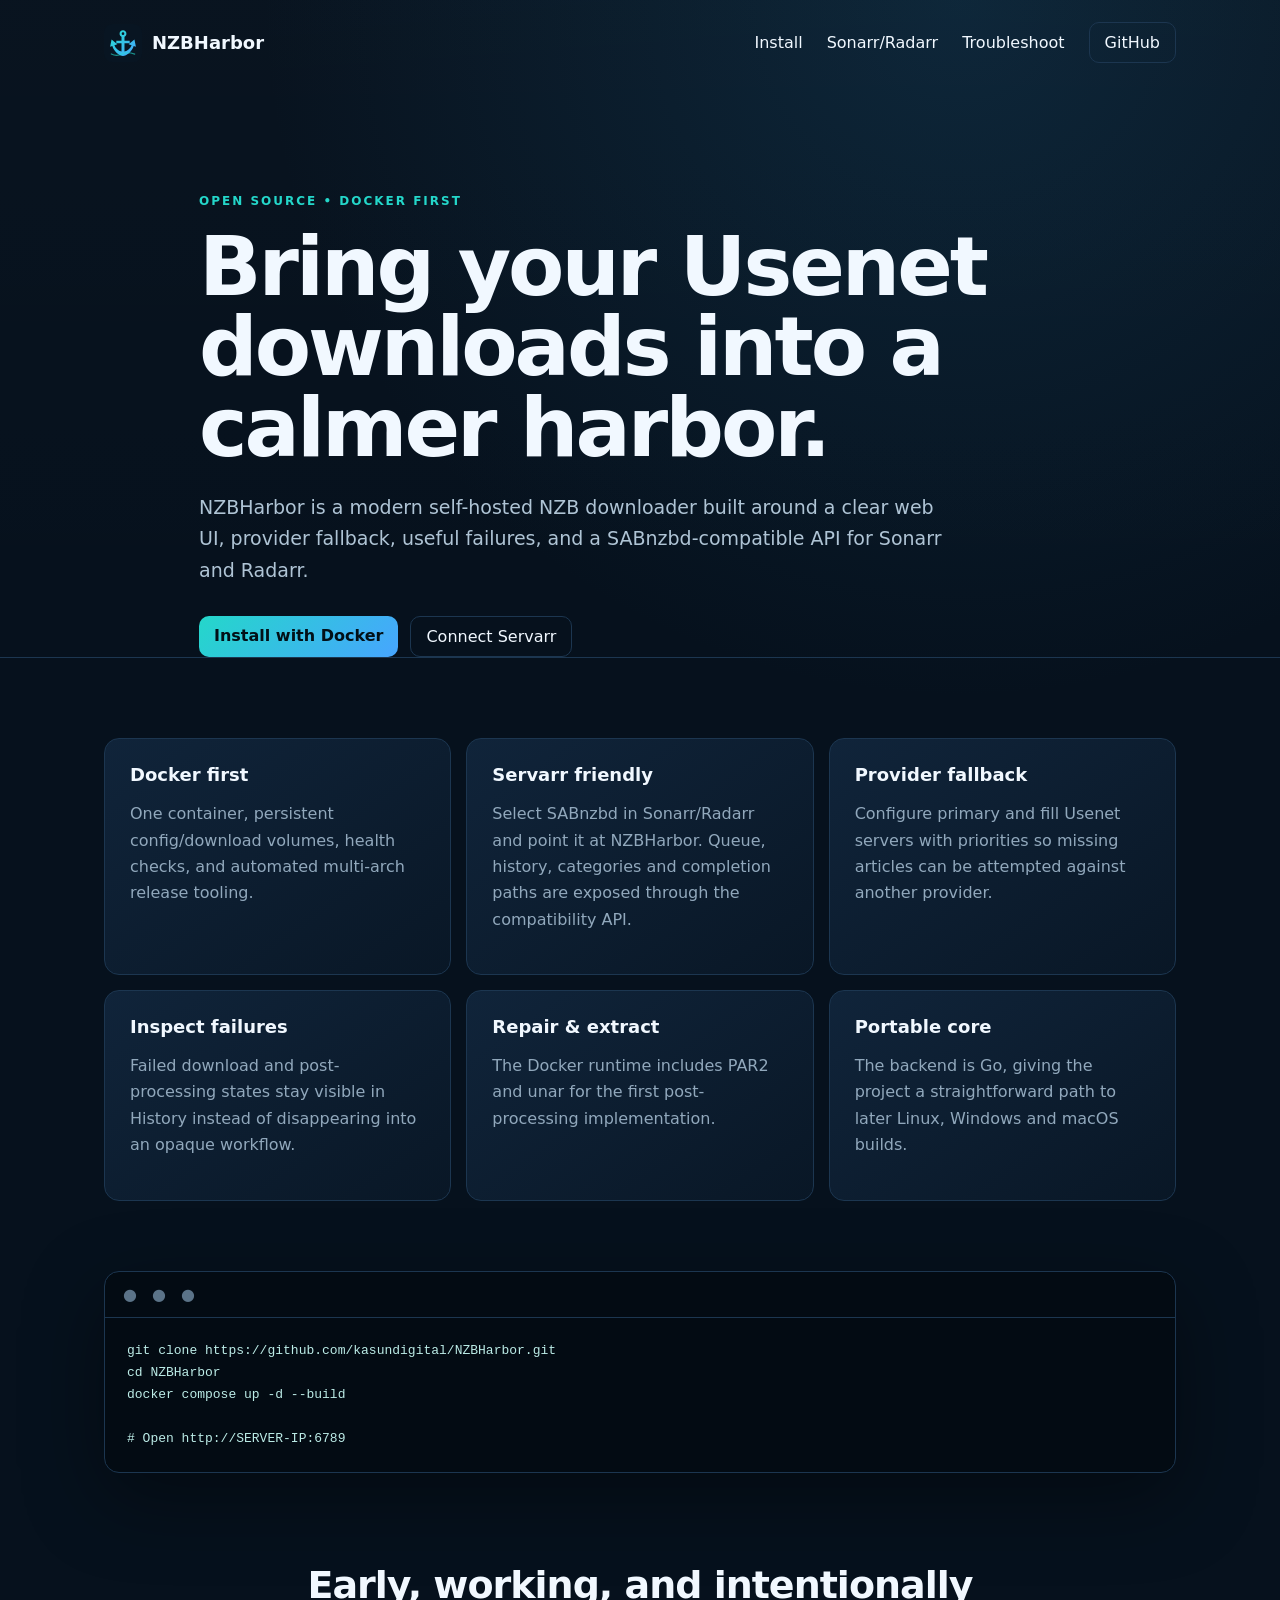
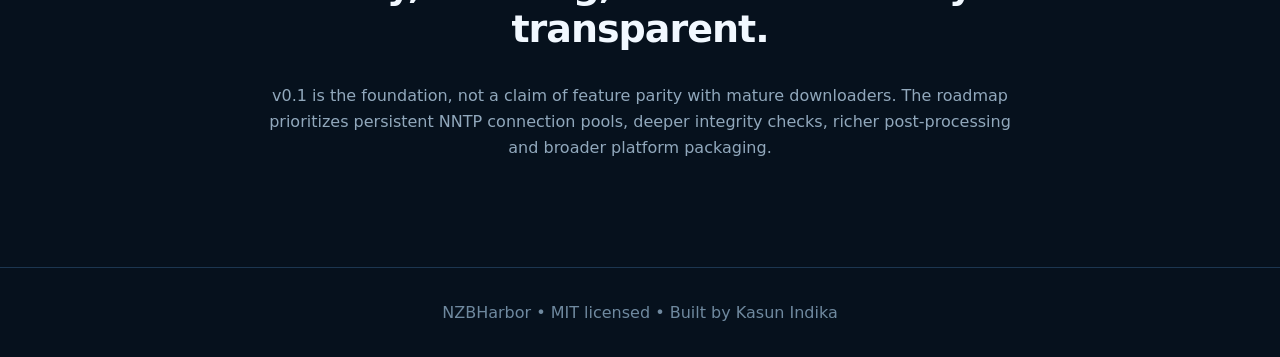
==== docs/index.html @ e7dbf4c2 "Add documentation and support guides" ====
<!doctype html><html lang="en"><head><meta charset="utf-8"><meta name="viewport" content="width=device-width,initial-scale=1"><title>NZBHarbor — Docker-first NZB downloader</title><link rel="icon" href="logo.svg"><link rel="stylesheet" href="site.css"></head><body><header><nav><a class="brand" href="./"><img src="logo.svg" alt=""><b>NZBHarbor</b></a><div><a href="guides/INSTALL.md">Install</a><a href="guides/SONARR-RADARR.md">Sonarr/Radarr</a><a href="guides/TROUBLESHOOTING.md">Troubleshoot</a><a class="button" href="https://github.com/kasundigital/NZBHarbor">GitHub</a></div></nav><section class="hero"><span class="eyebrow">OPEN SOURCE • DOCKER FIRST</span><h1>Bring your Usenet downloads into a calmer harbor.</h1><p>NZBHarbor is a modern self-hosted NZB downloader built around a clear web UI, provider fallback, useful failures, and a SABnzbd-compatible API for Sonarr and Radarr.</p><div class="actions"><a class="button primary" href="guides/INSTALL.md">Install with Docker</a><a class="button" href="guides/SONARR-RADARR.md">Connect Servarr</a></div></section></header><main><section class="grid"><article><b>Docker first</b><p>One container, persistent config/download volumes, health checks, and automated multi-arch release tooling.</p></article><article><b>Servarr friendly</b><p>Select SABnzbd in Sonarr/Radarr and point it at NZBHarbor. Queue, history, categories and completion paths are exposed through the compatibility API.</p></article><article><b>Provider fallback</b><p>Configure primary and fill Usenet servers with priorities so missing articles can be attempted against another provider.</p></article><article><b>Inspect failures</b><p>Failed download and post-processing states stay visible in History instead of disappearing into an opaque workflow.</p></article><article><b>Repair & extract</b><p>The Docker runtime includes PAR2 and unar for the first post-processing implementation.</p></article><article><b>Portable core</b><p>The backend is Go, giving the project a straightforward path to later Linux, Windows and macOS builds.</p></article></section><section class="terminal"><div class="dots">● ● ●</div><pre>git clone https://github.com/kasundigital/NZBHarbor.git
cd NZBHarbor
docker compose up -d --build

# Open http://SERVER-IP:6789</pre></section><section class="note"><h2>Early, working, and intentionally transparent.</h2><p>v0.1 is the foundation, not a claim of feature parity with mature downloaders. The roadmap prioritizes persistent NNTP connection pools, deeper integrity checks, richer post-processing and broader platform packaging.</p></section></main><footer>NZBHarbor • MIT licensed • Built by Kasun Indika</footer></body></html>
---- docs/site.css ----
:root{color-scheme:dark;font-family:Inter,ui-sans-serif,system-ui,-apple-system,"Segoe UI",sans-serif;--bg:#06111d;--panel:#0d1c2c;--line:#1c3650;--text:#f1f8ff;--muted:#91a8bc;--a:#24d7ca;--b:#47a5ff}*{box-sizing:border-box}body{margin:0;background:radial-gradient(circle at 75% 0,#164c6d55,transparent 32%),var(--bg);color:var(--text)}a{color:inherit;text-decoration:none}header{min-height:650px;border-bottom:1px solid var(--line);background:linear-gradient(180deg,#ffffff03,transparent)}nav{max-width:1120px;margin:auto;padding:22px 24px;display:flex;justify-content:space-between;align-items:center}nav>div{display:flex;align-items:center;gap:24px}.brand{display:flex;align-items:center;gap:10px;font-size:18px}.brand img{width:38px;height:38px}.button{display:inline-block;border:1px solid var(--line);padding:10px 15px;border-radius:10px}.button.primary{background:linear-gradient(135deg,var(--a),var(--b));border:0;color:#021017;font-weight:800}.hero{max-width:930px;margin:105px auto 0;padding:0 24px}.eyebrow{font-size:12px;letter-spacing:2px;color:var(--a);font-weight:800}.hero h1{font-size:clamp(46px,7vw,82px);line-height:.98;letter-spacing:-3px;margin:18px 0 24px}.hero p{max-width:760px;color:#afc4d5;font-size:19px;line-height:1.65}.actions{display:flex;gap:12px;margin-top:30px}main{max-width:1120px;margin:auto;padding:80px 24px}.grid{display:grid;grid-template-columns:repeat(3,1fr);gap:15px}.grid article{border:1px solid var(--line);background:linear-gradient(145deg,#10243a,#091726);padding:25px;border-radius:15px}.grid b{font-size:18px}.grid p,.note p{color:var(--muted);line-height:1.65}.terminal{margin:70px auto;border:1px solid var(--line);border-radius:15px;background:#030b13;overflow:auto;box-shadow:0 25px 80px #0006}.dots{padding:13px 18px;border-bottom:1px solid var(--line);color:#5b7388;letter-spacing:5px}.terminal pre{padding:22px;margin:0;color:#bcece7;line-height:1.7}.note{text-align:center;max-width:760px;margin:90px auto 25px}.note h2{font-size:38px;letter-spacing:-1px}footer{border-top:1px solid var(--line);text-align:center;color:#6f899f;padding:35px}@media(max-width:800px){nav>div a:not(.button){display:none}.hero{margin-top:65px}.hero h1{letter-spacing:-2px}.grid{grid-template-columns:1fr}.actions{flex-direction:column}.actions a{text-align:center}}
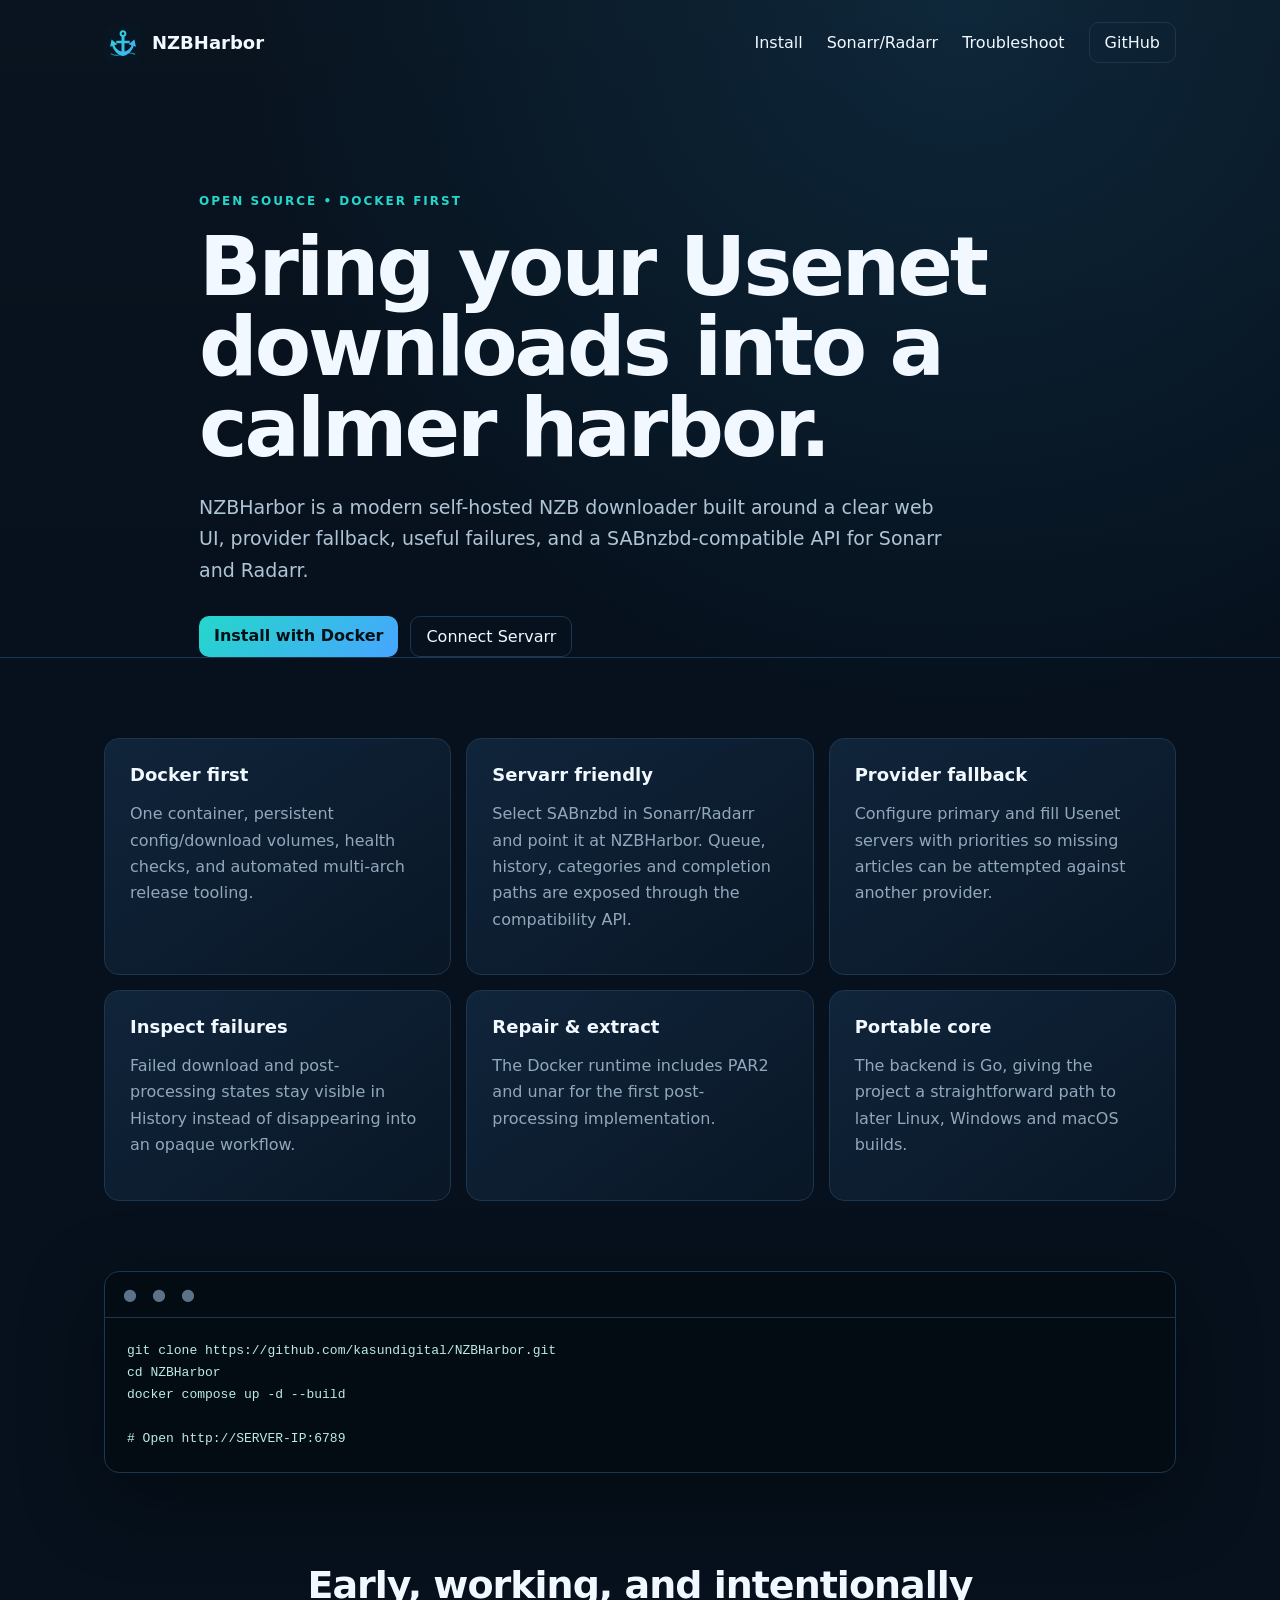
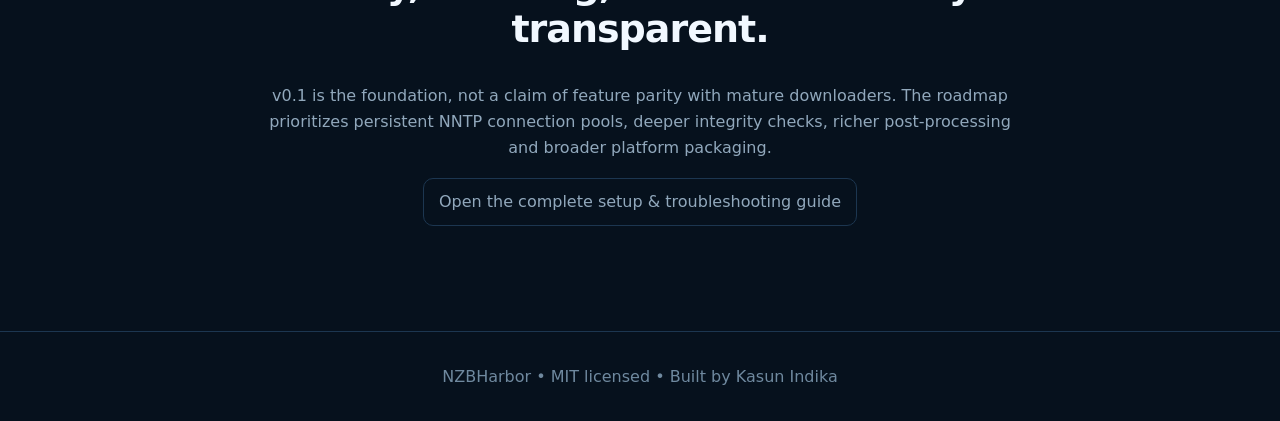
==== commit 6834fbf1: "Add web help center" ====
--- a/docs/index.html
+++ b/docs/index.html
@@ -1,5 +1,5 @@
-<!doctype html><html lang="en"><head><meta charset="utf-8"><meta name="viewport" content="width=device-width,initial-scale=1"><title>NZBHarbor — Docker-first NZB downloader</title><link rel="icon" href="logo.svg"><link rel="stylesheet" href="site.css"></head><body><header><nav><a class="brand" href="./"><img src="logo.svg" alt=""><b>NZBHarbor</b></a><div><a href="guides/INSTALL.md">Install</a><a href="guides/SONARR-RADARR.md">Sonarr/Radarr</a><a href="guides/TROUBLESHOOTING.md">Troubleshoot</a><a class="button" href="https://github.com/kasundigital/NZBHarbor">GitHub</a></div></nav><section class="hero"><span class="eyebrow">OPEN SOURCE • DOCKER FIRST</span><h1>Bring your Usenet downloads into a calmer harbor.</h1><p>NZBHarbor is a modern self-hosted NZB downloader built around a clear web UI, provider fallback, useful failures, and a SABnzbd-compatible API for Sonarr and Radarr.</p><div class="actions"><a class="button primary" href="guides/INSTALL.md">Install with Docker</a><a class="button" href="guides/SONARR-RADARR.md">Connect Servarr</a></div></section></header><main><section class="grid"><article><b>Docker first</b><p>One container, persistent config/download volumes, health checks, and automated multi-arch release tooling.</p></article><article><b>Servarr friendly</b><p>Select SABnzbd in Sonarr/Radarr and point it at NZBHarbor. Queue, history, categories and completion paths are exposed through the compatibility API.</p></article><article><b>Provider fallback</b><p>Configure primary and fill Usenet servers with priorities so missing articles can be attempted against another provider.</p></article><article><b>Inspect failures</b><p>Failed download and post-processing states stay visible in History instead of disappearing into an opaque workflow.</p></article><article><b>Repair & extract</b><p>The Docker runtime includes PAR2 and unar for the first post-processing implementation.</p></article><article><b>Portable core</b><p>The backend is Go, giving the project a straightforward path to later Linux, Windows and macOS builds.</p></article></section><section class="terminal"><div class="dots">● ● ●</div><pre>git clone https://github.com/kasundigital/NZBHarbor.git
+<!doctype html><html lang="en"><head><meta charset="utf-8"><meta name="viewport" content="width=device-width,initial-scale=1"><title>NZBHarbor — Docker-first NZB downloader</title><link rel="icon" href="logo.svg"><link rel="stylesheet" href="site.css"></head><body><header><nav><a class="brand" href="./"><img src="logo.svg" alt=""><b>NZBHarbor</b></a><div><a href="help.html#install">Install</a><a href="help.html#servarr">Sonarr/Radarr</a><a href="help.html#trouble">Troubleshoot</a><a class="button" href="https://github.com/kasundigital/NZBHarbor">GitHub</a></div></nav><section class="hero"><span class="eyebrow">OPEN SOURCE • DOCKER FIRST</span><h1>Bring your Usenet downloads into a calmer harbor.</h1><p>NZBHarbor is a modern self-hosted NZB downloader built around a clear web UI, provider fallback, useful failures, and a SABnzbd-compatible API for Sonarr and Radarr.</p><div class="actions"><a class="button primary" href="help.html#install">Install with Docker</a><a class="button" href="help.html#servarr">Connect Servarr</a></div></section></header><main><section class="grid"><article><b>Docker first</b><p>One container, persistent config/download volumes, health checks, and automated multi-arch release tooling.</p></article><article><b>Servarr friendly</b><p>Select SABnzbd in Sonarr/Radarr and point it at NZBHarbor. Queue, history, categories and completion paths are exposed through the compatibility API.</p></article><article><b>Provider fallback</b><p>Configure primary and fill Usenet servers with priorities so missing articles can be attempted against another provider.</p></article><article><b>Inspect failures</b><p>Failed download and post-processing states stay visible in History instead of disappearing into an opaque workflow.</p></article><article><b>Repair & extract</b><p>The Docker runtime includes PAR2 and unar for the first post-processing implementation.</p></article><article><b>Portable core</b><p>The backend is Go, giving the project a straightforward path to later Linux, Windows and macOS builds.</p></article></section><section class="terminal"><div class="dots">● ● ●</div><pre>git clone https://github.com/kasundigital/NZBHarbor.git
 cd NZBHarbor
 docker compose up -d --build
 
-# Open http://SERVER-IP:6789</pre></section><section class="note"><h2>Early, working, and intentionally transparent.</h2><p>v0.1 is the foundation, not a claim of feature parity with mature downloaders. The roadmap prioritizes persistent NNTP connection pools, deeper integrity checks, richer post-processing and broader platform packaging.</p></section></main><footer>NZBHarbor • MIT licensed • Built by Kasun Indika</footer></body></html>
+# Open http://SERVER-IP:6789</pre></section><section class="note"><h2>Early, working, and intentionally transparent.</h2><p>v0.1 is the foundation, not a claim of feature parity with mature downloaders. The roadmap prioritizes persistent NNTP connection pools, deeper integrity checks, richer post-processing and broader platform packaging.</p><p><a class="button" href="help.html">Open the complete setup & troubleshooting guide</a></p></section></main><footer>NZBHarbor • MIT licensed • Built by Kasun Indika</footer></body></html>
